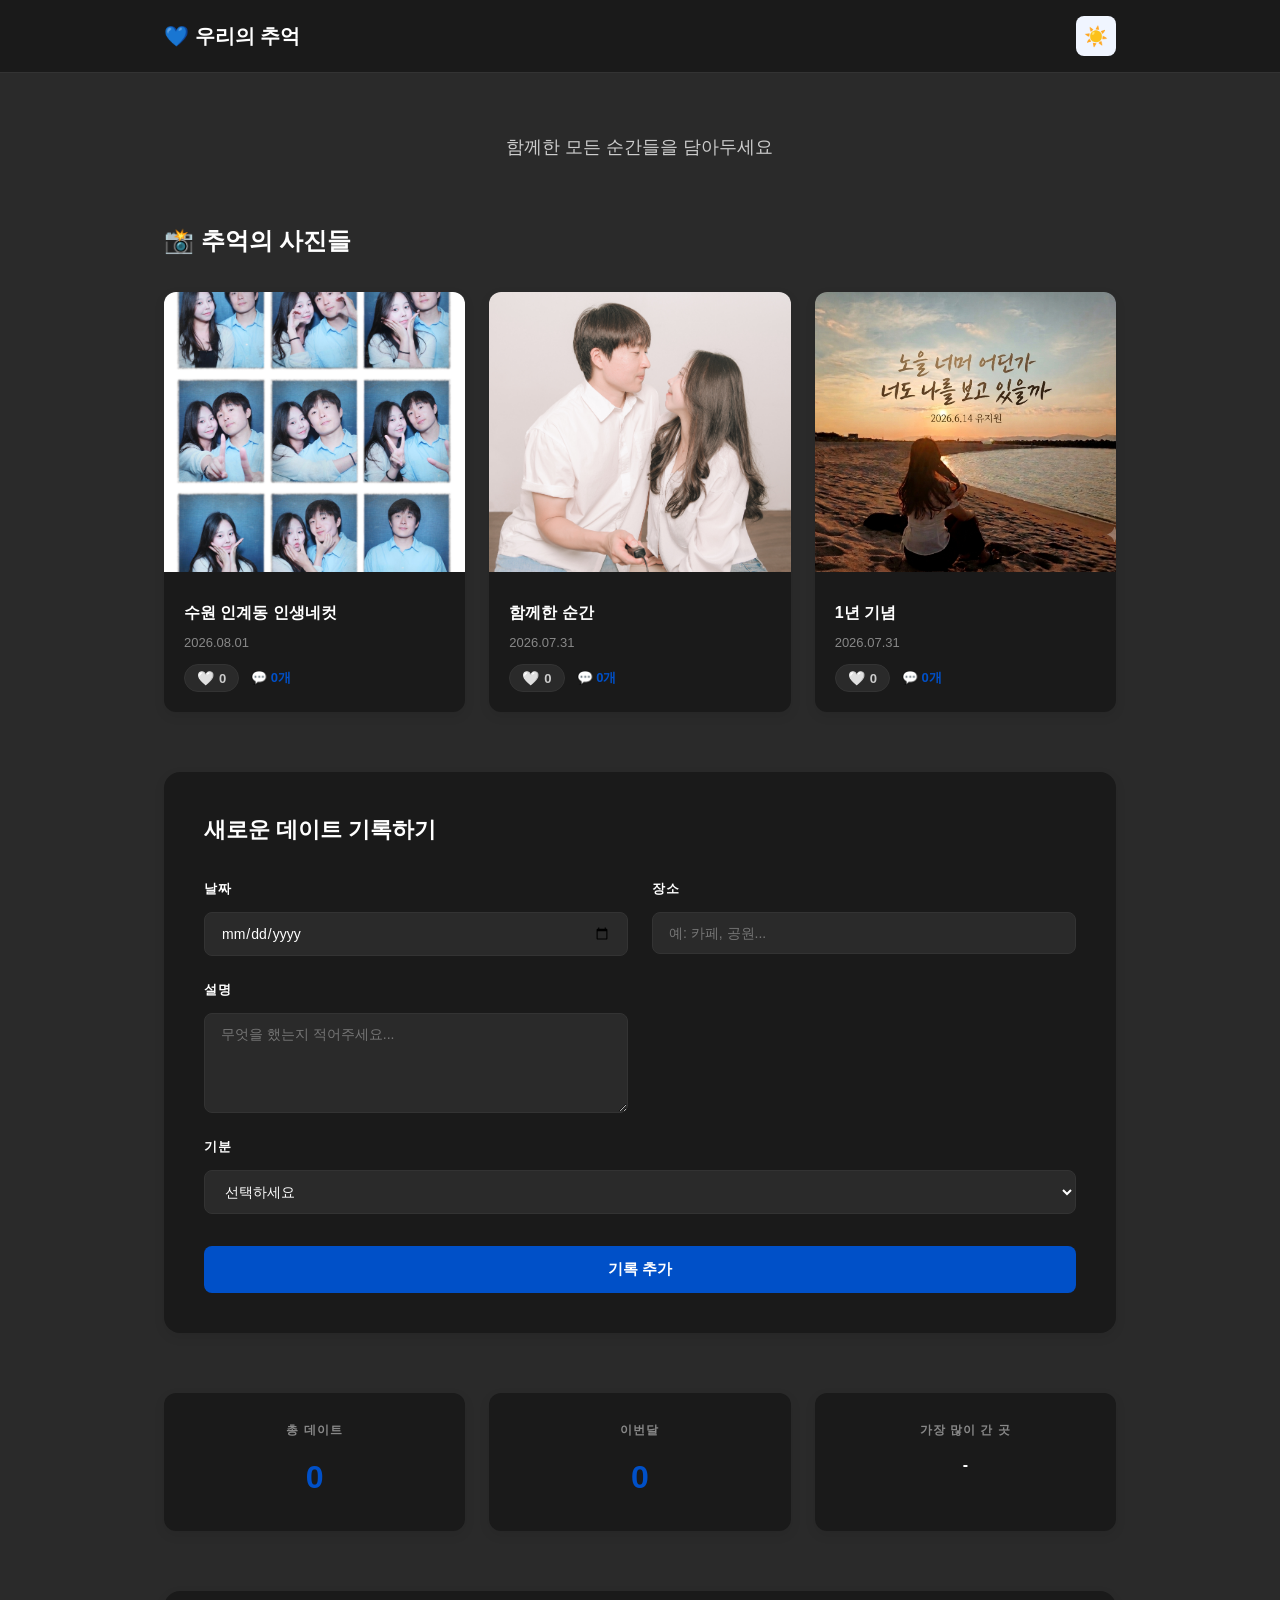
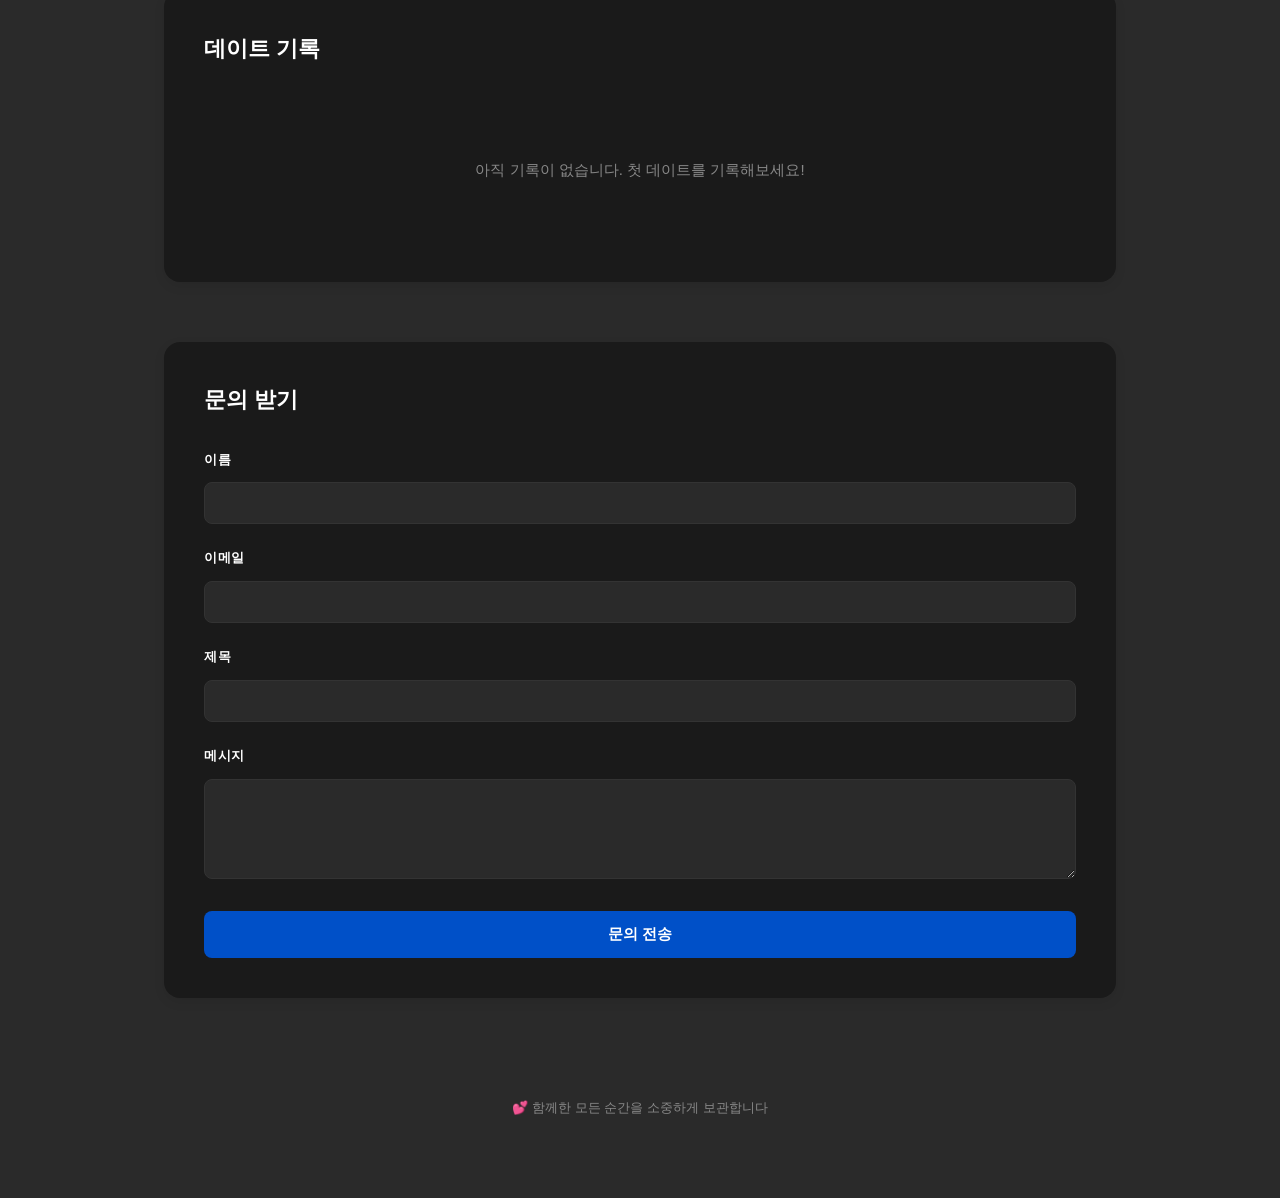
==== index.html @ e84bcc07 "Add like/heart button and comment count on gallery cards" ====
<!DOCTYPE html>
<html lang="ko">
<head>
    <meta charset="UTF-8">
    <meta name="viewport" content="width=device-width, initial-scale=1.0">
    <title>우리의 추억 테스트</title>
    <link rel="stylesheet" href="style.css">
</head>
<body class="dark-mode">
    <nav class="navbar">
        <div class="nav-container">
            <h1 class="logo">💙 우리의 추억</h1>
            <button class="theme-toggle" id="themeToggle" title="다크모드 전환">
                <span class="toggle-icon">🌙</span>
            </button>
        </div>
    </nav>

    <div class="container">
        <header class="hero">
            <p class="subtitle">함께한 모든 순간들을 담아두세요</p>
        </header>

        <section class="gallery-section">
            <h2>📸 추억의 사진들</h2>
            <div class="gallery">
                <div class="gallery-item" data-photo-id="photo-1" data-photo-title="수원 인계동 인생네컷">
                    <img src="KakaoTalk_20260801_223015357.jpg" alt="수원 인계동 인생네컷">
                    <div class="gallery-info">
                        <p class="gallery-title">수원 인계동 인생네컷</p>
                        <p class="gallery-date">2026.08.01</p>
                        <div class="gallery-actions">
                            <button type="button" class="gallery-like-btn" data-photo-id="photo-1">
                                <span class="like-icon">🤍</span>
                                <span class="like-count">0</span>
                            </button>
                            <span class="gallery-comment-count" data-photo-id="photo-1">
                                💬 <span class="comment-count-num">0</span>개
                            </span>
                        </div>
                    </div>
                </div>
                <div class="gallery-item" data-photo-id="photo-2" data-photo-title="함께한 순간">
                    <img src="KakaoTalk_20260731_222509934.jpg" alt="추억의 사진">
                    <div class="gallery-info">
                        <p class="gallery-title">함께한 순간</p>
                        <p class="gallery-date">2026.07.31</p>
                        <div class="gallery-actions">
                            <button type="button" class="gallery-like-btn" data-photo-id="photo-2">
                                <span class="like-icon">🤍</span>
                                <span class="like-count">0</span>
                            </button>
                            <span class="gallery-comment-count" data-photo-id="photo-2">
                                💬 <span class="comment-count-num">0</span>개
                            </span>
                        </div>
                    </div>
                </div>
                <div class="gallery-item" data-photo-id="photo-3" data-photo-title="1년 기념">
                    <img src="KakaoTalk_20260731_173415595_02.png" alt="1년 기념 사진">
                    <div class="gallery-info">
                        <p class="gallery-title">1년 기념</p>
                        <p class="gallery-date">2026.07.31</p>
                        <div class="gallery-actions">
                            <button type="button" class="gallery-like-btn" data-photo-id="photo-3">
                                <span class="like-icon">🤍</span>
                                <span class="like-count">0</span>
                            </button>
                            <span class="gallery-comment-count" data-photo-id="photo-3">
                                💬 <span class="comment-count-num">0</span>개
                            </span>
                        </div>
                    </div>
                </div>
            </div>
        </section>

        <section class="form-section">
            <h2>새로운 데이트 기록하기</h2>
            <form id="dateForm" class="date-form">
                <div class="form-group">
                    <label for="dateInput">날짜</label>
                    <input type="date" id="dateInput" required>
                </div>

                <div class="form-group">
                    <label for="locationInput">장소</label>
                    <input type="text" id="locationInput" placeholder="예: 카페, 공원..." required>
                </div>

                <div class="form-group">
                    <label for="descriptionInput">설명</label>
                    <textarea id="descriptionInput" placeholder="무엇을 했는지 적어주세요..." rows="3"></textarea>
                </div>

                <div class="form-group">
                    <label for="moodInput">기분</label>
                    <select id="moodInput" required>
                        <option value="">선택하세요</option>
                        <option value="😍">😍 행복해</option>
                        <option value="😊">😊 좋아</option>
                        <option value="😌">😌 편해</option>
                        <option value="🎉">🎉 설레</option>
                        <option value="💭">💭 소중해</option>
                    </select>
                </div>

                <button type="submit" class="btn-submit">기록 추가</button>
            </form>
        </section>

        <section class="stats-section">
            <div class="stat-card">
                <h3>총 데이트</h3>
                <p class="stat-number" id="totalDates">0</p>
            </div>
            <div class="stat-card">
                <h3>이번달</h3>
                <p class="stat-number" id="monthDates">0</p>
            </div>
            <div class="stat-card">
                <h3>가장 많이 간 곳</h3>
                <p class="stat-text" id="favoriteLocation">-</p>
            </div>
        </section>

        <section class="records-section">
            <h2>데이트 기록</h2>
            <div id="recordsList" class="records-list">
                <p class="no-records">아직 기록이 없습니다. 첫 데이트를 기록해보세요!</p>
            </div>
        </section>

        <section class="contact-section">
            <h2>문의 받기</h2>
            <form id="contactForm" class="contact-form">
                <div class="form-group">
                    <label for="contactName">이름</label>
                    <input type="text" id="contactName" name="name" required>
                </div>

                <div class="form-group">
                    <label for="contactEmail">이메일</label>
                    <input type="email" id="contactEmail" name="email" required>
                </div>

                <div class="form-group">
                    <label for="contactSubject">제목</label>
                    <input type="text" id="contactSubject" name="subject" required>
                </div>

                <div class="form-group">
                    <label for="contactMessage">메시지</label>
                    <textarea id="contactMessage" name="message" required></textarea>
                </div>

                <button type="submit" class="btn-submit">문의 전송</button>
            </form>
        </section>
    </div>

    <footer class="footer">
        <p>💕 함께한 모든 순간을 소중하게 보관합니다</p>
    </footer>

    <div class="photo-modal" id="photoModal">
        <div class="photo-modal-overlay" id="photoModalOverlay"></div>
        <div class="photo-modal-sheet">
            <div class="photo-modal-handle"></div>
            <button class="photo-modal-close" id="photoModalClose" aria-label="닫기">✕</button>
            <div class="photo-modal-image-wrap">
                <img id="photoModalImage" class="photo-modal-image" src="" alt="">
            </div>
            <div class="photo-modal-comments">
                <h3 id="photoModalTitle">댓글</h3>
                <div id="photoModalCommentsSlot"></div>
            </div>
        </div>
    </div>

    <script type="text/javascript" src="https://cdn.jsdelivr.net/npm/@emailjs/browser@3/dist/email.min.js"></script>
    <script src="script.js"></script>
</body>
</html>
---- style.css ----
:root {
    --primary: #0050c8;
    --primary-light: #f0f5ff;
    --bg-light: #ffffff;
    --bg-secondary: #f8f9fc;
    --text-primary: #1a1a1a;
    --text-secondary: #666;
    --text-tertiary: #999;
    --border: #e5e5e5;
    --shadow: 0 4px 12px rgba(0, 0, 0, 0.08);
    --shadow-hover: 0 8px 20px rgba(0, 0, 0, 0.12);
}

body.dark-mode {
    --bg-light: #1a1a1a;
    --bg-secondary: #2a2a2a;
    --text-primary: #ffffff;
    --text-secondary: #ccc;
    --text-tertiary: #888;
    --border: #333;
}

* {
    margin: 0;
    padding: 0;
    box-sizing: border-box;
}

body {
    font-family: -apple-system, BlinkMacSystemFont, 'Segoe UI', Roboto, 'Helvetica Neue', sans-serif;
    background: var(--bg-secondary);
    color: var(--text-primary);
    transition: background 0.3s ease, color 0.3s ease;
    line-height: 1.6;
}

.navbar {
    background: var(--bg-light);
    border-bottom: 1px solid var(--border);
    position: sticky;
    top: 0;
    z-index: 100;
    transition: background 0.3s ease;
}

.nav-container {
    max-width: 1000px;
    margin: 0 auto;
    padding: 16px 24px;
    display: flex;
    justify-content: space-between;
    align-items: center;
}

.logo {
    font-size: 20px;
    font-weight: 700;
    color: var(--text-primary);
}

.theme-toggle {
    background: var(--primary-light);
    border: none;
    border-radius: 8px;
    width: 40px;
    height: 40px;
    display: flex;
    align-items: center;
    justify-content: center;
    cursor: pointer;
    font-size: 1.2em;
    transition: all 0.3s ease;
    color: var(--primary);
}

.theme-toggle:hover {
    background: var(--primary);
    color: white;
    transform: scale(1.05);
}

.container {
    max-width: 1000px;
    margin: 0 auto;
    padding: 0 24px;
}

.hero {
    padding: 60px 0;
    text-align: center;
}

.subtitle {
    font-size: 18px;
    color: var(--text-secondary);
    font-weight: 400;
}

/* Gallery Section */
.gallery-section {
    margin-bottom: 60px;
}

.gallery-section h2 {
    font-size: 24px;
    font-weight: 700;
    margin-bottom: 32px;
    color: var(--text-primary);
}

.gallery {
    display: grid;
    grid-template-columns: repeat(auto-fit, minmax(280px, 1fr));
    gap: 24px;
}

.gallery-item {
    background: var(--bg-light);
    border-radius: 12px;
    overflow: hidden;
    transition: all 0.3s ease;
    box-shadow: var(--shadow);
    cursor: pointer;
}

.gallery-item:hover {
    transform: translateY(-8px);
    box-shadow: var(--shadow-hover);
}

.gallery-item img {
    width: 100%;
    height: 280px;
    object-fit: cover;
}

.gallery-info {
    padding: 20px;
}

.gallery-title {
    font-size: 16px;
    font-weight: 600;
    color: var(--text-primary);
    margin-bottom: 8px;
}

.gallery-date {
    font-size: 13px;
    color: var(--text-tertiary);
}

.gallery-actions {
    display: flex;
    align-items: center;
    gap: 12px;
    margin-top: 10px;
}

.gallery-like-btn {
    display: flex;
    align-items: center;
    gap: 5px;
    border: 1px solid var(--border);
    background: var(--bg-secondary);
    border-radius: 16px;
    padding: 5px 12px;
    cursor: pointer;
    font-size: 13px;
    font-weight: 600;
    color: var(--text-secondary);
    transition: all 0.2s ease;
}

.gallery-like-btn .like-icon {
    font-size: 14px;
}

.gallery-like-btn:hover {
    border-color: #ff6b6b;
}

.gallery-like-btn.liked {
    background: #fff0f0;
    border-color: #ff6b6b;
    color: #e74c3c;
}

body.dark-mode .gallery-like-btn.liked {
    background: rgba(255, 107, 107, 0.15);
}

.gallery-comment-count {
    font-size: 13px;
    color: var(--primary);
    font-weight: 600;
}

/* Form Section */
.form-section {
    background: var(--bg-light);
    border-radius: 16px;
    padding: 40px;
    margin-bottom: 60px;
    box-shadow: var(--shadow);
}

.form-section h2 {
    font-size: 22px;
    font-weight: 700;
    margin-bottom: 32px;
    color: var(--text-primary);
}

.date-form {
    display: grid;
    grid-template-columns: repeat(2, 1fr);
    gap: 24px;
}

.date-form .form-group:nth-last-child(2),
.date-form .form-group:nth-last-child(1) {
    grid-column: 1 / -1;
}

.form-group {
    display: flex;
    flex-direction: column;
}

.form-group label {
    font-size: 13px;
    font-weight: 600;
    color: var(--text-primary);
    margin-bottom: 12px;
    letter-spacing: 0.5px;
}

.form-group input,
.form-group textarea,
.form-group select {
    padding: 12px 16px;
    border: 1px solid var(--border);
    border-radius: 8px;
    font-size: 14px;
    font-family: inherit;
    background: var(--bg-secondary);
    color: var(--text-primary);
    transition: all 0.3s ease;
}

.form-group input:focus,
.form-group textarea:focus,
.form-group select:focus {
    outline: none;
    border-color: var(--primary);
    background: var(--bg-light);
    box-shadow: 0 0 0 3px var(--primary-light);
}

.form-group textarea {
    resize: vertical;
    min-height: 100px;
}

.btn-submit {
    grid-column: 1 / -1;
    background: var(--primary);
    color: white;
    padding: 14px 24px;
    border: none;
    border-radius: 8px;
    font-weight: 600;
    font-size: 15px;
    cursor: pointer;
    transition: all 0.3s ease;
    margin-top: 8px;
}

.btn-submit:hover {
    background: #0040a0;
    transform: translateY(-2px);
    box-shadow: 0 4px 12px rgba(0, 80, 200, 0.3);
}

.btn-submit:active {
    transform: translateY(0);
}

/* Stats Section */
.stats-section {
    display: grid;
    grid-template-columns: repeat(3, 1fr);
    gap: 24px;
    margin-bottom: 60px;
}

.stat-card {
    background: var(--bg-light);
    padding: 28px;
    border-radius: 12px;
    text-align: center;
    box-shadow: var(--shadow);
    transition: all 0.3s ease;
}

.stat-card:hover {
    transform: translateY(-4px);
    box-shadow: var(--shadow-hover);
}

.stat-card h3 {
    font-size: 12px;
    font-weight: 600;
    color: var(--text-tertiary);
    text-transform: uppercase;
    letter-spacing: 1px;
    margin-bottom: 12px;
}

.stat-number {
    font-size: 32px;
    font-weight: 700;
    color: var(--primary);
}

.stat-text {
    font-size: 16px;
    font-weight: 600;
    color: var(--text-primary);
}

/* Records Section */
.records-section {
    background: var(--bg-light);
    border-radius: 16px;
    padding: 40px;
    margin-bottom: 60px;
    box-shadow: var(--shadow);
}

.records-section h2 {
    font-size: 22px;
    font-weight: 700;
    margin-bottom: 32px;
    color: var(--text-primary);
}

.records-list {
    display: flex;
    flex-direction: column;
    gap: 16px;
}

.no-records {
    text-align: center;
    padding: 60px 20px;
    color: var(--text-tertiary);
    font-size: 15px;
}

.record-item {
    background: var(--bg-secondary);
    border-left: 3px solid var(--primary);
    padding: 20px;
    border-radius: 8px;
    display: flex;
    justify-content: space-between;
    align-items: flex-start;
    transition: all 0.3s ease;
}

.record-item:hover {
    background: var(--bg-light);
    box-shadow: 0 2px 8px rgba(0, 0, 0, 0.06);
}

.record-info {
    flex: 1;
}

.record-date {
    font-weight: 600;
    color: var(--text-primary);
    font-size: 14px;
    margin-bottom: 4px;
}

.record-location {
    color: var(--text-secondary);
    font-size: 13px;
    margin-bottom: 8px;
}

.record-description {
    color: var(--text-secondary);
    font-size: 13px;
    line-height: 1.5;
}

.record-actions {
    display: flex;
    gap: 12px;
    align-items: flex-start;
}

.record-mood {
    font-size: 1.3em;
}

.record-delete {
    background: #ff6b6b;
    color: white;
    border: none;
    padding: 6px 12px;
    border-radius: 6px;
    cursor: pointer;
    font-size: 12px;
    font-weight: 600;
    transition: all 0.3s ease;
}

.record-delete:hover {
    background: #ff5252;
    transform: scale(1.05);
}

/* Photo Comment Modal */
.photo-modal {
    display: none;
    position: fixed;
    inset: 0;
    z-index: 1000;
}

.photo-modal.active {
    display: block;
}

.photo-modal-overlay {
    position: absolute;
    inset: 0;
    background: rgba(0, 0, 0, 0.6);
    animation: fadeIn 0.2s ease;
}

.photo-modal-sheet {
    position: absolute;
    left: 0;
    right: 0;
    bottom: 0;
    max-width: 700px;
    margin: 0 auto;
    height: 96vh;
    background: var(--bg-light);
    border-radius: 20px 20px 0 0;
    overflow-y: auto;
    -webkit-overflow-scrolling: touch;
    animation: slideUp 0.25s ease;
}

.photo-modal-handle {
    width: 40px;
    height: 4px;
    border-radius: 2px;
    background: var(--text-tertiary);
    opacity: 0.4;
    margin: 12px auto 4px;
}

.photo-modal-close {
    position: absolute;
    top: 12px;
    right: 12px;
    width: 32px;
    height: 32px;
    border-radius: 50%;
    border: none;
    background: rgba(0, 0, 0, 0.45);
    color: white;
    font-size: 14px;
    cursor: pointer;
    display: flex;
    align-items: center;
    justify-content: center;
    z-index: 2;
}

.photo-modal-image-wrap {
    background: #000;
    max-height: 28vh;
    display: flex;
    align-items: center;
    justify-content: center;
}

.photo-modal-image {
    width: 100%;
    max-height: 28vh;
    object-fit: contain;
}

.photo-modal-comments {
    padding: 20px 20px 24px;
}

.photo-modal-comments h3 {
    font-size: 16px;
    font-weight: 700;
    color: var(--text-primary);
    margin-bottom: 16px;
}

.comment-list {
    display: flex;
    flex-direction: column;
    gap: 18px;
    margin-bottom: 20px;
    min-height: 60px;
}

.comment-loading,
.no-comments {
    text-align: center;
    color: var(--text-tertiary);
    font-size: 14px;
    padding: 24px 0;
}

.comment-item {
    display: flex;
    gap: 12px;
    align-items: flex-start;
}

.comment-avatar-circle {
    flex-shrink: 0;
    width: 38px;
    height: 38px;
    border-radius: 50%;
    display: flex;
    align-items: center;
    justify-content: center;
    color: white;
    font-weight: 700;
    font-size: 15px;
}

.comment-body {
    flex: 1;
    min-width: 0;
}

.comment-meta {
    display: flex;
    align-items: baseline;
    gap: 8px;
    margin-bottom: 4px;
}

.comment-name {
    font-weight: 700;
    font-size: 14px;
    color: var(--text-primary);
}

.comment-date {
    font-size: 12px;
    color: var(--text-tertiary);
}

.comment-delete-btn {
    margin-left: auto;
    background: none;
    border: none;
    font-size: 12px;
    color: #ff6b6b;
    cursor: pointer;
    padding: 2px 4px;
}

.comment-delete-btn:hover {
    text-decoration: underline;
}

.comment-text {
    font-size: 14.5px;
    color: var(--text-primary);
    line-height: 1.5;
    word-break: break-word;
}

.comment-form {
    display: flex;
    flex-direction: column;
    gap: 10px;
    border-top: 1px solid var(--border);
    padding-top: 16px;
}

.comment-name-input {
    padding: 10px 14px;
    border: 1px solid var(--border);
    border-radius: 20px;
    font-size: 14px;
    background: var(--bg-secondary);
    color: var(--text-primary);
    width: 140px;
}

.comment-input-row {
    display: flex;
    gap: 8px;
}

.comment-message-input {
    flex: 1;
    padding: 12px 16px;
    border: 1px solid var(--border);
    border-radius: 24px;
    font-size: 15px;
    background: var(--bg-secondary);
    color: var(--text-primary);
}

.comment-name-input:focus,
.comment-message-input:focus {
    outline: none;
    border-color: var(--primary);
}

.comment-send-btn {
    padding: 0 20px;
    border: none;
    border-radius: 24px;
    background: var(--primary);
    color: white;
    font-weight: 700;
    font-size: 14px;
    cursor: pointer;
    transition: opacity 0.2s;
}

.comment-send-btn:hover {
    opacity: 0.9;
}

.comment-send-btn:disabled {
    opacity: 0.5;
    cursor: not-allowed;
}

.comment-emoji-btn {
    flex-shrink: 0;
    width: 40px;
    height: 40px;
    border-radius: 50%;
    border: 1px solid var(--border);
    background: var(--bg-secondary);
    font-size: 18px;
    cursor: pointer;
    display: flex;
    align-items: center;
    justify-content: center;
}

.comment-emoji-btn:hover {
    background: var(--bg-light);
}

.emoji-picker {
    display: none;
    flex-wrap: wrap;
    gap: 4px;
    margin-top: 8px;
    padding: 10px;
    border: 1px solid var(--border);
    border-radius: 12px;
    background: var(--bg-secondary);
}

.emoji-picker.active {
    display: flex;
}

.emoji-option {
    width: 36px;
    height: 36px;
    border: none;
    background: none;
    font-size: 20px;
    cursor: pointer;
    border-radius: 8px;
}

.emoji-option:hover {
    background: var(--bg-light);
}

@keyframes fadeIn {
    from { opacity: 0; }
    to { opacity: 1; }
}

@keyframes slideUp {
    from { transform: translateY(100%); }
    to { transform: translateY(0); }
}

.contact-section {
    background: var(--bg-light);
    border-radius: 16px;
    padding: 40px;
    margin-bottom: 60px;
    box-shadow: var(--shadow);
    transition: background 0.3s ease;
}

.contact-section h2 {
    font-size: 22px;
    font-weight: 700;
    margin-bottom: 32px;
    color: var(--text-primary);
    transition: color 0.3s ease;
}

.contact-form {
    display: grid;
    grid-template-columns: 1fr;
    gap: 24px;
}

.footer {
    text-align: center;
    padding: 40px 20px;
    color: var(--text-tertiary);
    font-size: 13px;
    margin-bottom: 40px;
}

/* Responsive */
@media (max-width: 768px) {
    .container {
        padding: 0 16px;
    }

    .hero {
        padding: 40px 0;
    }

    .subtitle {
        font-size: 16px;
    }

    .gallery {
        grid-template-columns: 1fr;
    }

    .date-form {
        grid-template-columns: 1fr;
    }

    .date-form .form-group:nth-last-child(2),
    .date-form .form-group:nth-last-child(1) {
        grid-column: auto;
    }

    .stats-section {
        grid-template-columns: 1fr;
    }

    .form-section,
    .records-section {
        padding: 24px;
        border-radius: 12px;
    }

    .form-section h2,
    .records-section h2 {
        font-size: 18px;
        margin-bottom: 24px;
    }

    .record-item {
        flex-direction: column;
    }

    .record-actions {
        margin-top: 12px;
        width: 100%;
        justify-content: space-between;
    }
}
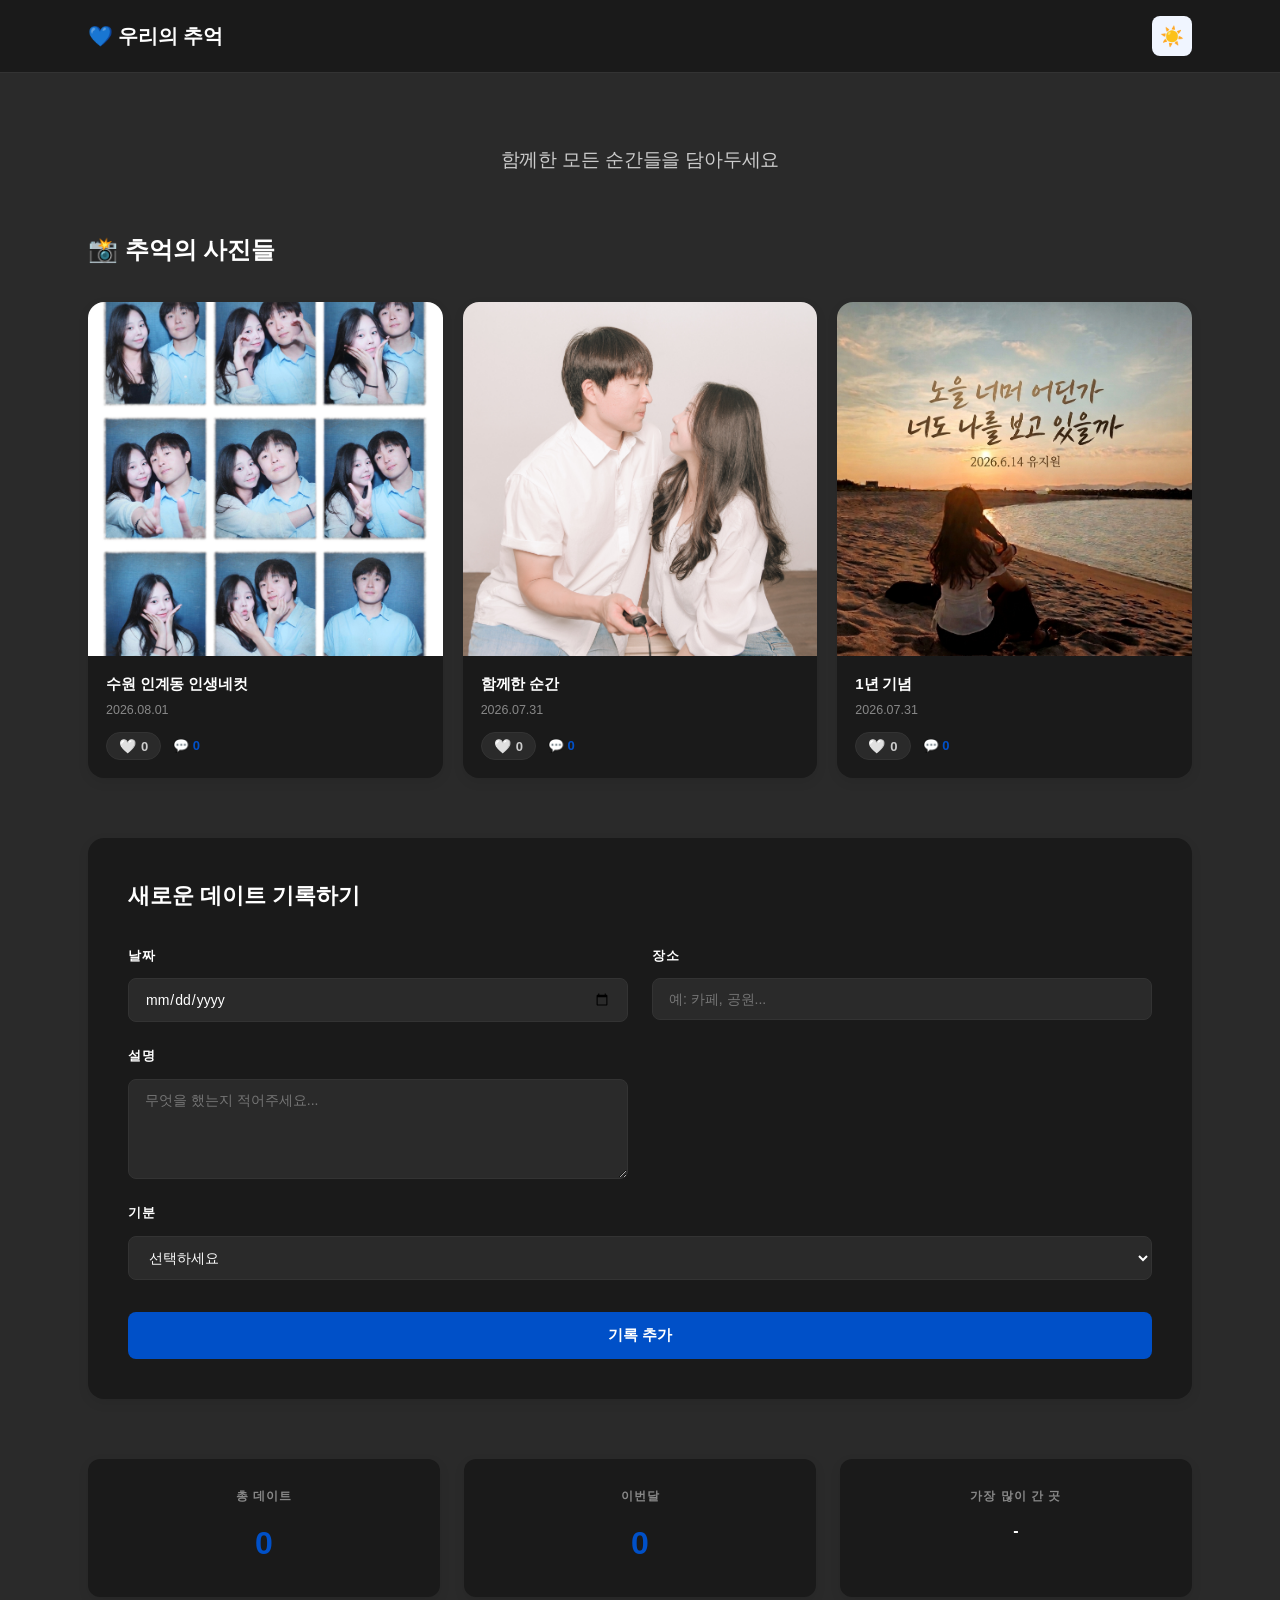
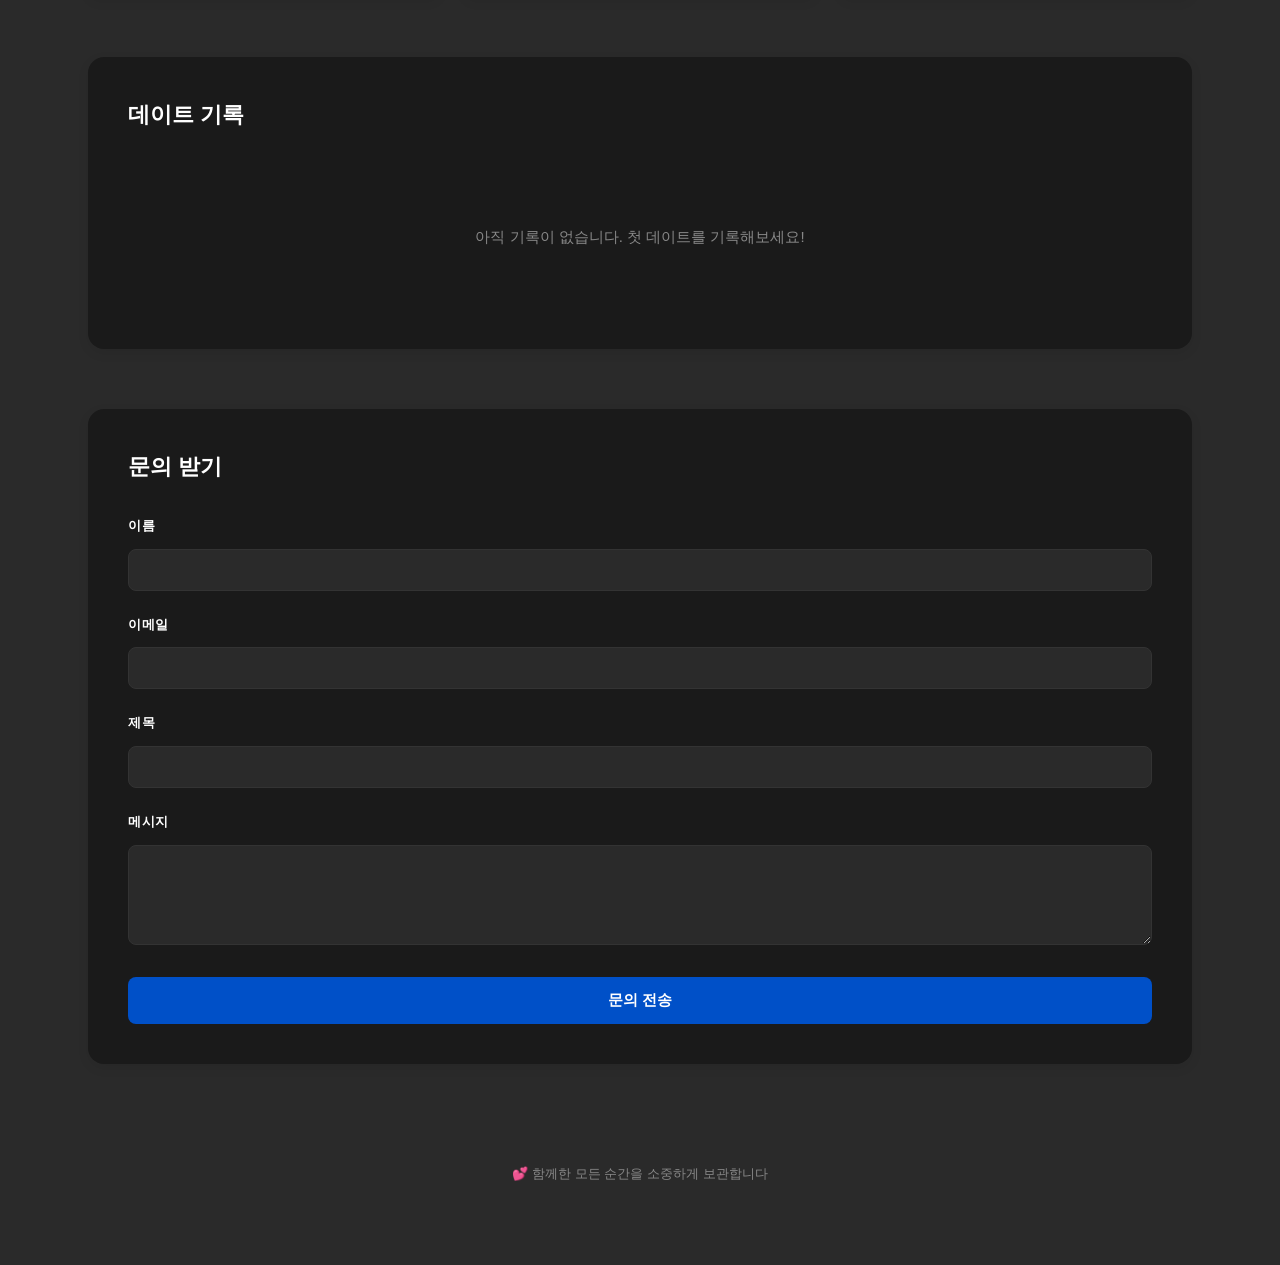
==== commit 429b6e5b: "Add splash intro animation, widen layout, Instagram-style square gallery grid" ====
--- a/index.html
+++ b/index.html
@@ -7,6 +7,11 @@
     <link rel="stylesheet" href="style.css">
 </head>
 <body class="dark-mode">
+    <div class="splash-screen" id="splashScreen">
+        <div class="splash-logo">💙</div>
+        <p class="splash-title">우리의 추억</p>
+    </div>
+
     <nav class="navbar">
         <div class="nav-container">
             <h1 class="logo">💙 우리의 추억</h1>
@@ -25,49 +30,64 @@
             <h2>📸 추억의 사진들</h2>
             <div class="gallery">
                 <div class="gallery-item" data-photo-id="photo-1" data-photo-title="수원 인계동 인생네컷">
-                    <img src="KakaoTalk_20260801_223015357.jpg" alt="수원 인계동 인생네컷">
+                    <div class="gallery-photo-wrap">
+                        <img src="KakaoTalk_20260801_223015357.jpg" alt="수원 인계동 인생네컷">
+                        <div class="gallery-hover-veil"></div>
+                    </div>
                     <div class="gallery-info">
-                        <p class="gallery-title">수원 인계동 인생네컷</p>
-                        <p class="gallery-date">2026.08.01</p>
+                        <div class="gallery-info-text">
+                            <p class="gallery-title">수원 인계동 인생네컷</p>
+                            <p class="gallery-date">2026.08.01</p>
+                        </div>
                         <div class="gallery-actions">
                             <button type="button" class="gallery-like-btn" data-photo-id="photo-1">
                                 <span class="like-icon">🤍</span>
                                 <span class="like-count">0</span>
                             </button>
                             <span class="gallery-comment-count" data-photo-id="photo-1">
-                                💬 <span class="comment-count-num">0</span>개
+                                💬 <span class="comment-count-num">0</span>
                             </span>
                         </div>
                     </div>
                 </div>
                 <div class="gallery-item" data-photo-id="photo-2" data-photo-title="함께한 순간">
-                    <img src="KakaoTalk_20260731_222509934.jpg" alt="추억의 사진">
+                    <div class="gallery-photo-wrap">
+                        <img src="KakaoTalk_20260731_222509934.jpg" alt="추억의 사진">
+                        <div class="gallery-hover-veil"></div>
+                    </div>
                     <div class="gallery-info">
-                        <p class="gallery-title">함께한 순간</p>
-                        <p class="gallery-date">2026.07.31</p>
+                        <div class="gallery-info-text">
+                            <p class="gallery-title">함께한 순간</p>
+                            <p class="gallery-date">2026.07.31</p>
+                        </div>
                         <div class="gallery-actions">
                             <button type="button" class="gallery-like-btn" data-photo-id="photo-2">
                                 <span class="like-icon">🤍</span>
                                 <span class="like-count">0</span>
                             </button>
                             <span class="gallery-comment-count" data-photo-id="photo-2">
-                                💬 <span class="comment-count-num">0</span>개
+                                💬 <span class="comment-count-num">0</span>
                             </span>
                         </div>
                     </div>
                 </div>
                 <div class="gallery-item" data-photo-id="photo-3" data-photo-title="1년 기념">
-                    <img src="KakaoTalk_20260731_173415595_02.png" alt="1년 기념 사진">
+                    <div class="gallery-photo-wrap">
+                        <img src="KakaoTalk_20260731_173415595_02.png" alt="1년 기념 사진">
+                        <div class="gallery-hover-veil"></div>
+                    </div>
                     <div class="gallery-info">
-                        <p class="gallery-title">1년 기념</p>
-                        <p class="gallery-date">2026.07.31</p>
+                        <div class="gallery-info-text">
+                            <p class="gallery-title">1년 기념</p>
+                            <p class="gallery-date">2026.07.31</p>
+                        </div>
                         <div class="gallery-actions">
                             <button type="button" class="gallery-like-btn" data-photo-id="photo-3">
                                 <span class="like-icon">🤍</span>
                                 <span class="like-count">0</span>
                             </button>
                             <span class="gallery-comment-count" data-photo-id="photo-3">
-                                💬 <span class="comment-count-num">0</span>개
+                                💬 <span class="comment-count-num">0</span>
                             </span>
                         </div>
                     </div>
--- a/style.css
+++ b/style.css
@@ -34,6 +34,53 @@
     line-height: 1.6;
 }
 
+.splash-screen {
+    position: fixed;
+    inset: 0;
+    z-index: 9999;
+    display: flex;
+    flex-direction: column;
+    align-items: center;
+    justify-content: center;
+    gap: 14px;
+    background: var(--bg-light);
+    transition: opacity 0.5s ease, visibility 0.5s ease;
+}
+
+.splash-screen.hidden {
+    opacity: 0;
+    visibility: hidden;
+    pointer-events: none;
+}
+
+.splash-logo {
+    font-size: 44px;
+    animation: splashPulse 1.1s ease-in-out infinite;
+}
+
+.splash-title {
+    font-size: 15px;
+    font-weight: 700;
+    letter-spacing: 0.06em;
+    color: var(--text-secondary);
+    opacity: 0;
+    animation: splashTextIn 0.6s ease 0.3s forwards;
+}
+
+@keyframes splashPulse {
+    0%, 100% { transform: scale(1); }
+    50% { transform: scale(1.12); }
+}
+
+@keyframes splashTextIn {
+    from { opacity: 0; transform: translateY(6px); }
+    to { opacity: 1; transform: translateY(0); }
+}
+
+body.no-scroll {
+    overflow: hidden;
+}
+
 .navbar {
     background: var(--bg-light);
     border-bottom: 1px solid var(--border);
@@ -44,9 +91,9 @@
 }
 
 .nav-container {
-    max-width: 1000px;
+    max-width: 1160px;
     margin: 0 auto;
-    padding: 16px 24px;
+    padding: 16px 28px;
     display: flex;
     justify-content: space-between;
     align-items: center;
@@ -55,6 +102,7 @@
 .logo {
     font-size: 20px;
     font-weight: 700;
+    letter-spacing: -0.01em;
     color: var(--text-primary);
 }
 
@@ -80,20 +128,21 @@
 }
 
 .container {
-    max-width: 1000px;
+    max-width: 1160px;
     margin: 0 auto;
-    padding: 0 24px;
+    padding: 0 28px;
 }
 
 .hero {
-    padding: 60px 0;
+    padding: 72px 0 56px;
     text-align: center;
 }
 
 .subtitle {
-    font-size: 18px;
+    font-size: 19px;
     color: var(--text-secondary);
     font-weight: 400;
+    letter-spacing: -0.01em;
 }
 
 /* Gallery Section */
@@ -110,43 +159,73 @@
 
 .gallery {
     display: grid;
-    grid-template-columns: repeat(auto-fit, minmax(280px, 1fr));
-    gap: 24px;
+    grid-template-columns: repeat(auto-fit, minmax(240px, 1fr));
+    gap: 20px;
 }
 
 .gallery-item {
     background: var(--bg-light);
-    border-radius: 12px;
+    border-radius: 16px;
     overflow: hidden;
-    transition: all 0.3s ease;
+    transition: transform 0.35s cubic-bezier(0.16, 1, 0.3, 1), box-shadow 0.35s ease;
     box-shadow: var(--shadow);
     cursor: pointer;
 }
 
 .gallery-item:hover {
-    transform: translateY(-8px);
+    transform: translateY(-6px);
     box-shadow: var(--shadow-hover);
 }
 
-.gallery-item img {
+.gallery-photo-wrap {
+    position: relative;
+    aspect-ratio: 1 / 1;
+    overflow: hidden;
+    background: #000;
+}
+
+.gallery-photo-wrap img {
     width: 100%;
-    height: 280px;
+    height: 100%;
     object-fit: cover;
+    display: block;
+    transition: transform 0.6s cubic-bezier(0.16, 1, 0.3, 1);
+}
+
+.gallery-item:hover .gallery-photo-wrap img {
+    transform: scale(1.06);
+}
+
+.gallery-hover-veil {
+    position: absolute;
+    inset: 0;
+    background: linear-gradient(to top, rgba(0, 0, 0, 0.35), transparent 45%);
+    opacity: 0;
+    transition: opacity 0.35s ease;
+}
+
+.gallery-item:hover .gallery-hover-veil {
+    opacity: 1;
 }
 
 .gallery-info {
-    padding: 20px;
+    padding: 16px 18px 18px;
+}
+
+.gallery-info-text {
+    margin-bottom: 12px;
 }
 
 .gallery-title {
-    font-size: 16px;
+    font-size: 15px;
     font-weight: 600;
-    color: var(--text-primary);
-    margin-bottom: 8px;
+    letter-spacing: -0.01em;
+    color: var(--text-primary);
+    margin-bottom: 4px;
 }
 
 .gallery-date {
-    font-size: 13px;
+    font-size: 12.5px;
     color: var(--text-tertiary);
 }
 
@@ -154,7 +233,6 @@
     display: flex;
     align-items: center;
     gap: 12px;
-    margin-top: 10px;
 }
 
 .gallery-like-btn {
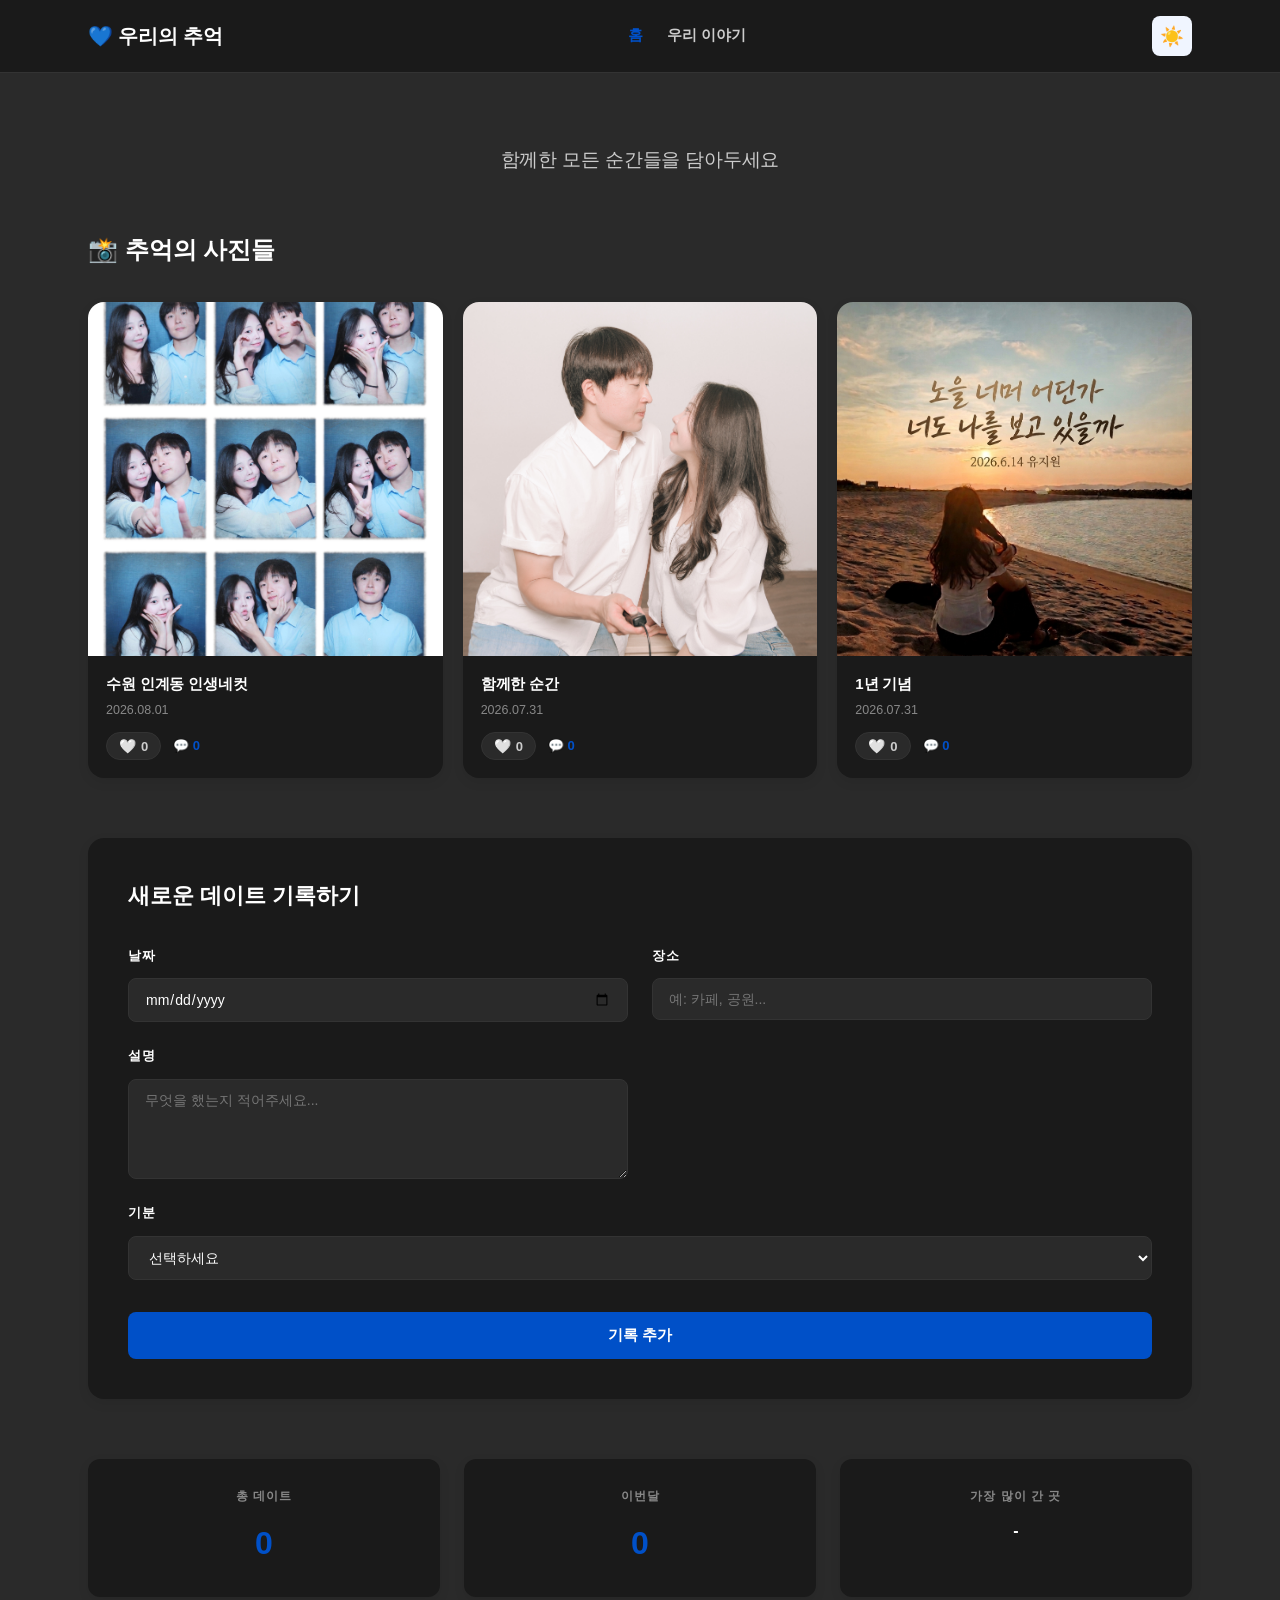
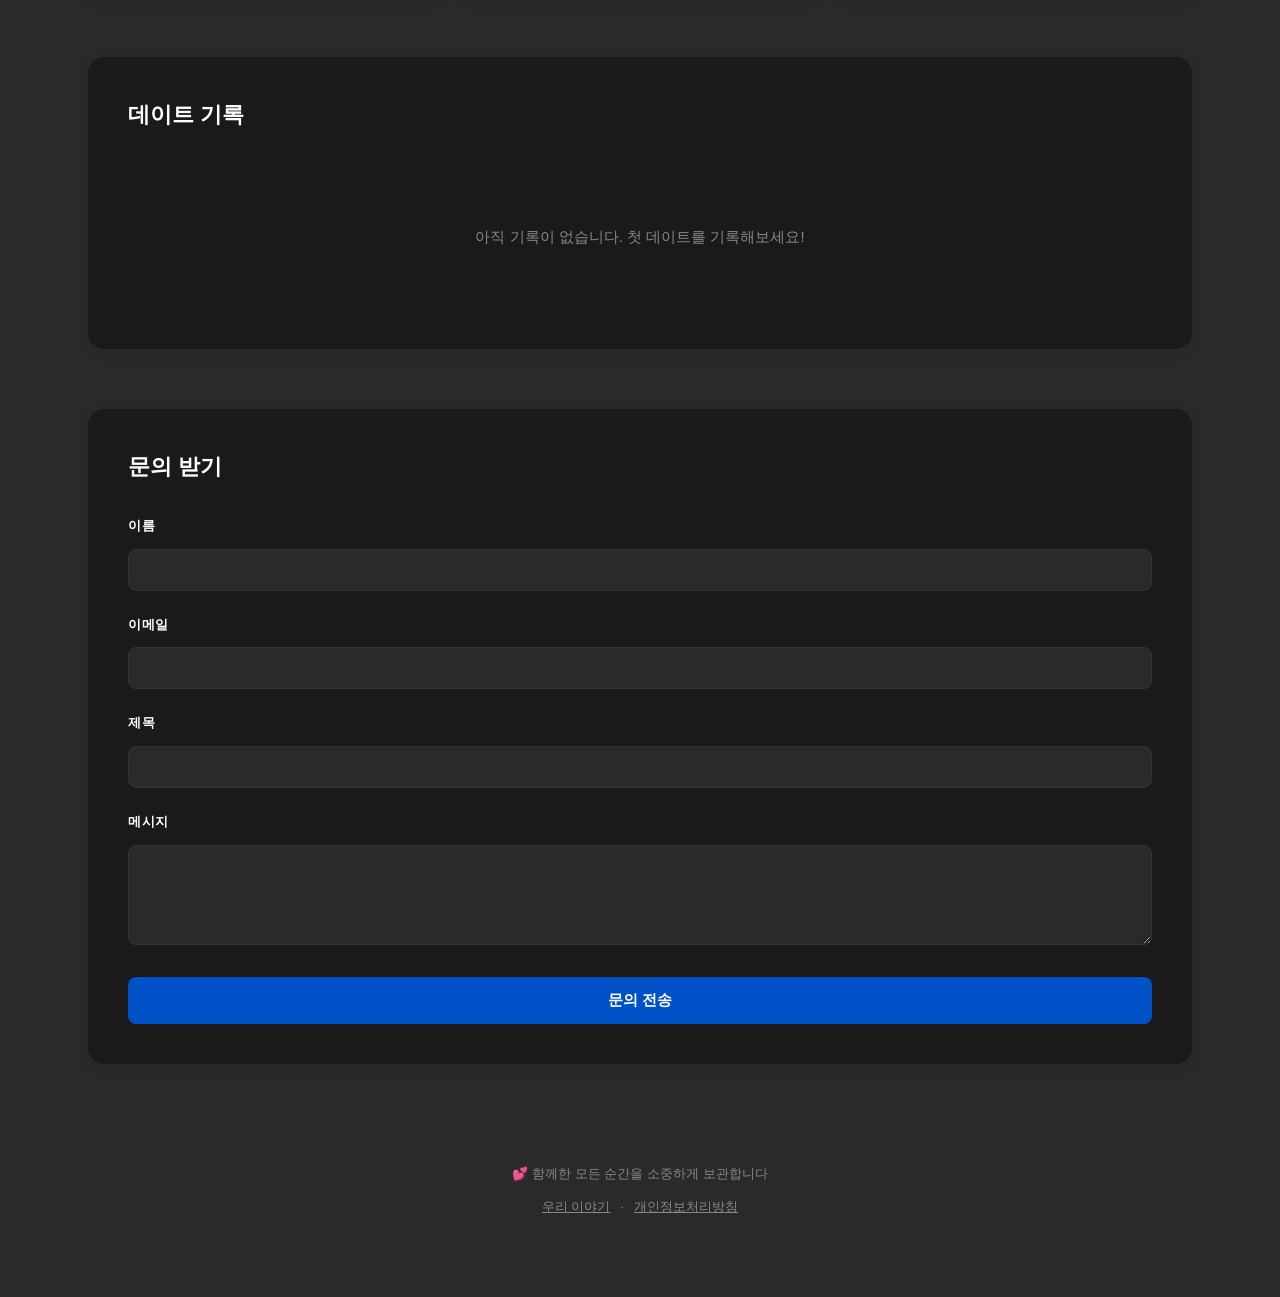
==== commit a3b968f6: "Add About/Story and Privacy Policy pages for AdSense compliance, fix test naming" ====
--- a/index.html
+++ b/index.html
@@ -3,8 +3,12 @@
 <head>
     <meta charset="UTF-8">
     <meta name="viewport" content="width=device-width, initial-scale=1.0">
-    <title>우리의 추억 테스트</title>
+    <title>우리의 추억 — 우리 둘만의 기록</title>
+    <meta name="description" content="함께한 데이트와 순간들을 사진, 기록, 이야기로 남겨두는 우리 둘만의 공간입니다.">
     <link rel="stylesheet" href="style.css">
+    <meta name="google-adsense-account" content="ca-pub-6105967501455663">
+    <script async src="https://pagead2.googlesyndication.com/pagead/js/adsbygoogle.js?client=ca-pub-6105967501455663"
+     crossorigin="anonymous"></script>
 </head>
 <body class="dark-mode">
     <div class="splash-screen" id="splashScreen">
@@ -15,6 +19,10 @@
     <nav class="navbar">
         <div class="nav-container">
             <h1 class="logo">💙 우리의 추억</h1>
+            <div class="nav-links">
+                <a href="index.html" class="active">홈</a>
+                <a href="about.html">우리 이야기</a>
+            </div>
             <button class="theme-toggle" id="themeToggle" title="다크모드 전환">
                 <span class="toggle-icon">🌙</span>
             </button>
@@ -181,6 +189,11 @@
 
     <footer class="footer">
         <p>💕 함께한 모든 순간을 소중하게 보관합니다</p>
+        <div class="footer-links">
+            <a href="about.html">우리 이야기</a>
+            <span>·</span>
+            <a href="privacy.html">개인정보처리방침</a>
+        </div>
     </footer>
 
     <div class="photo-modal" id="photoModal">
--- a/style.css
+++ b/style.css
@@ -104,6 +104,24 @@
     font-weight: 700;
     letter-spacing: -0.01em;
     color: var(--text-primary);
+}
+
+.nav-links {
+    display: flex;
+    gap: 24px;
+}
+
+.nav-links a {
+    font-size: 14.5px;
+    font-weight: 600;
+    color: var(--text-secondary);
+    text-decoration: none;
+    transition: color 0.2s ease;
+}
+
+.nav-links a:hover,
+.nav-links a.active {
+    color: var(--primary);
 }
 
 .theme-toggle {
@@ -816,8 +834,91 @@
     margin-bottom: 40px;
 }
 
+.footer-links {
+    margin-top: 12px;
+    display: flex;
+    justify-content: center;
+    gap: 10px;
+    font-size: 12.5px;
+}
+
+.footer-links a {
+    color: var(--text-tertiary);
+    text-decoration: underline;
+}
+
+.footer-links a:hover {
+    color: var(--primary);
+}
+
+/* Story / Policy pages */
+.story-section {
+    background: var(--bg-light);
+    border-radius: 16px;
+    padding: 40px;
+    margin-bottom: 32px;
+    box-shadow: var(--shadow);
+}
+
+.story-section h2 {
+    font-size: 20px;
+    font-weight: 700;
+    color: var(--text-primary);
+    margin-bottom: 14px;
+}
+
+.story-section h2:not(:first-child) {
+    margin-top: 28px;
+}
+
+.story-section p {
+    font-size: 15px;
+    color: var(--text-secondary);
+    line-height: 1.75;
+    margin-bottom: 14px;
+}
+
+.story-section p:last-child {
+    margin-bottom: 0;
+}
+
+.policy-updated {
+    font-size: 13px;
+    color: var(--text-tertiary);
+    margin-bottom: 24px;
+}
+
+.policy-list {
+    margin: 0 0 14px;
+    padding-left: 20px;
+    color: var(--text-secondary);
+    font-size: 15px;
+    line-height: 1.8;
+}
+
+.policy-list li {
+    margin-bottom: 6px;
+}
+
+.story-section a {
+    color: var(--primary);
+}
+
 /* Responsive */
 @media (max-width: 768px) {
+    .nav-links {
+        gap: 14px;
+    }
+
+    .nav-links a {
+        font-size: 13px;
+    }
+
+    .story-section {
+        padding: 24px;
+        border-radius: 12px;
+    }
+
     .container {
         padding: 0 16px;
     }
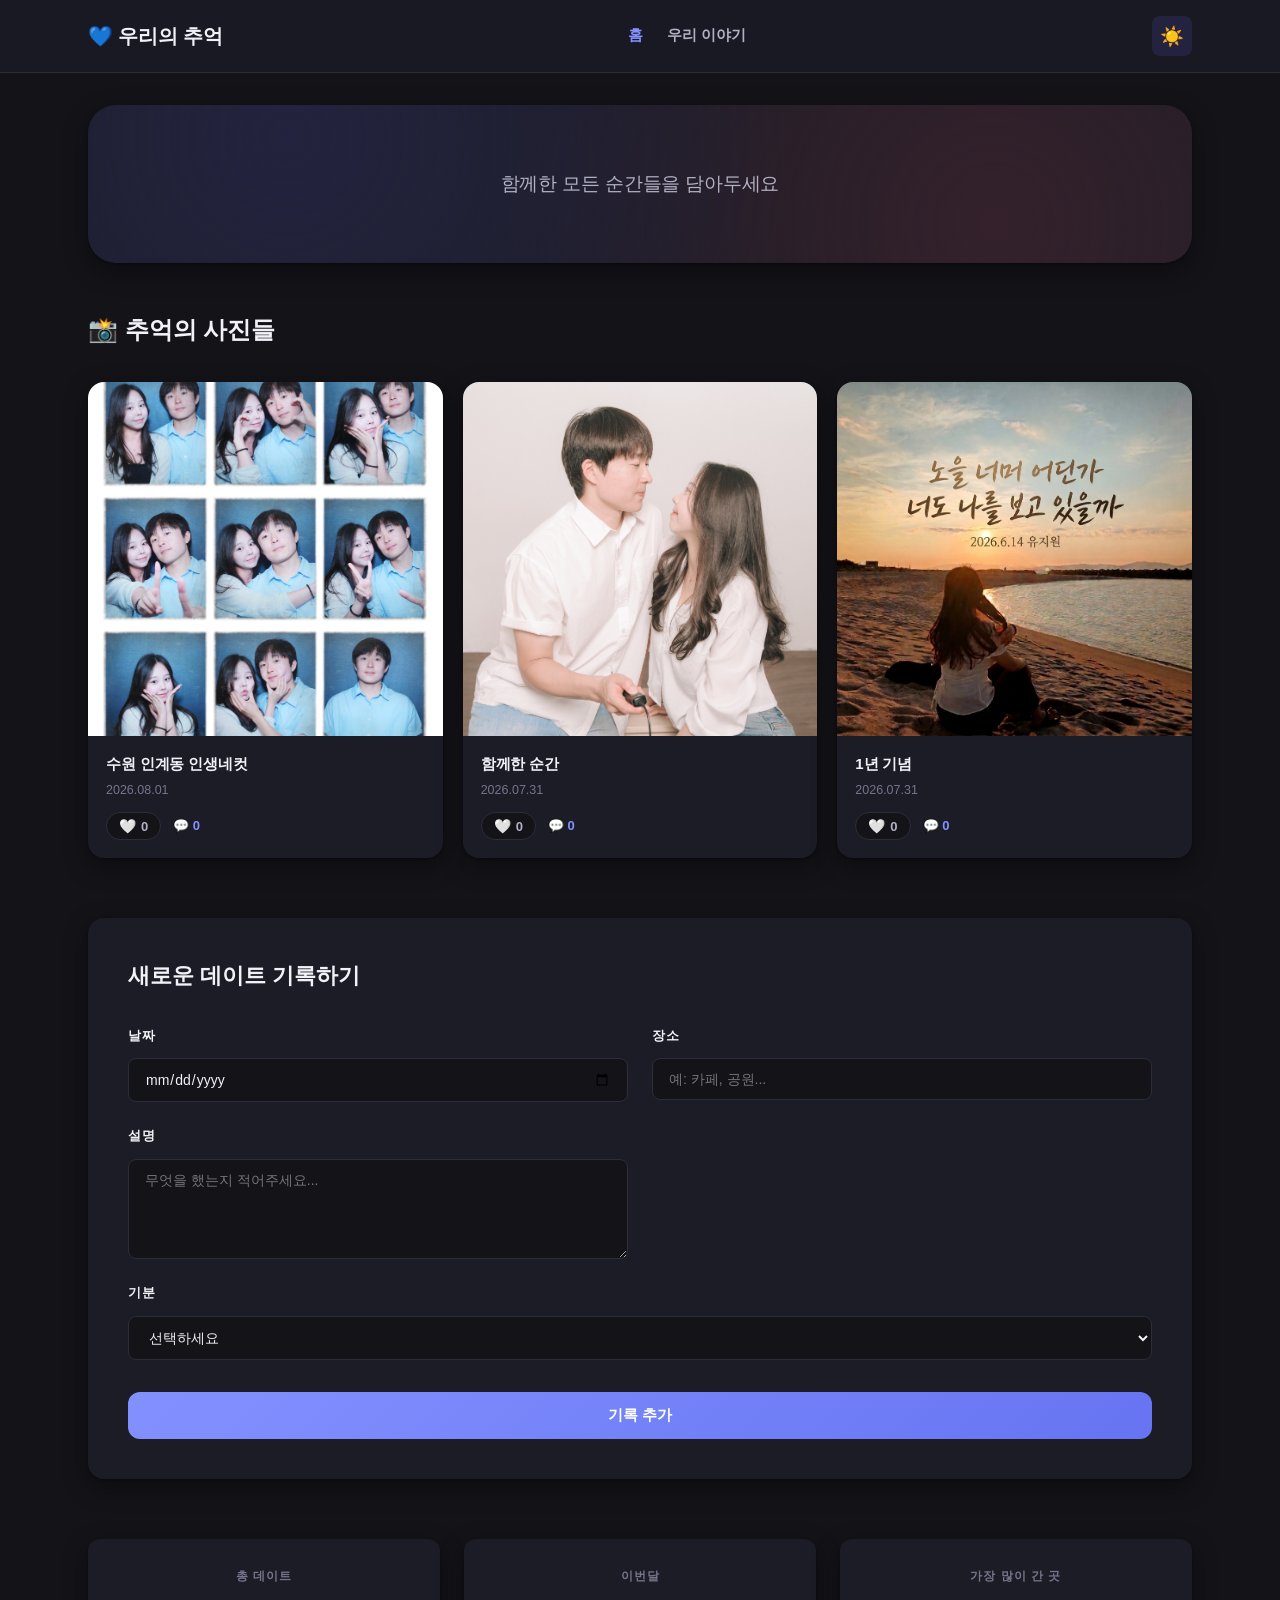
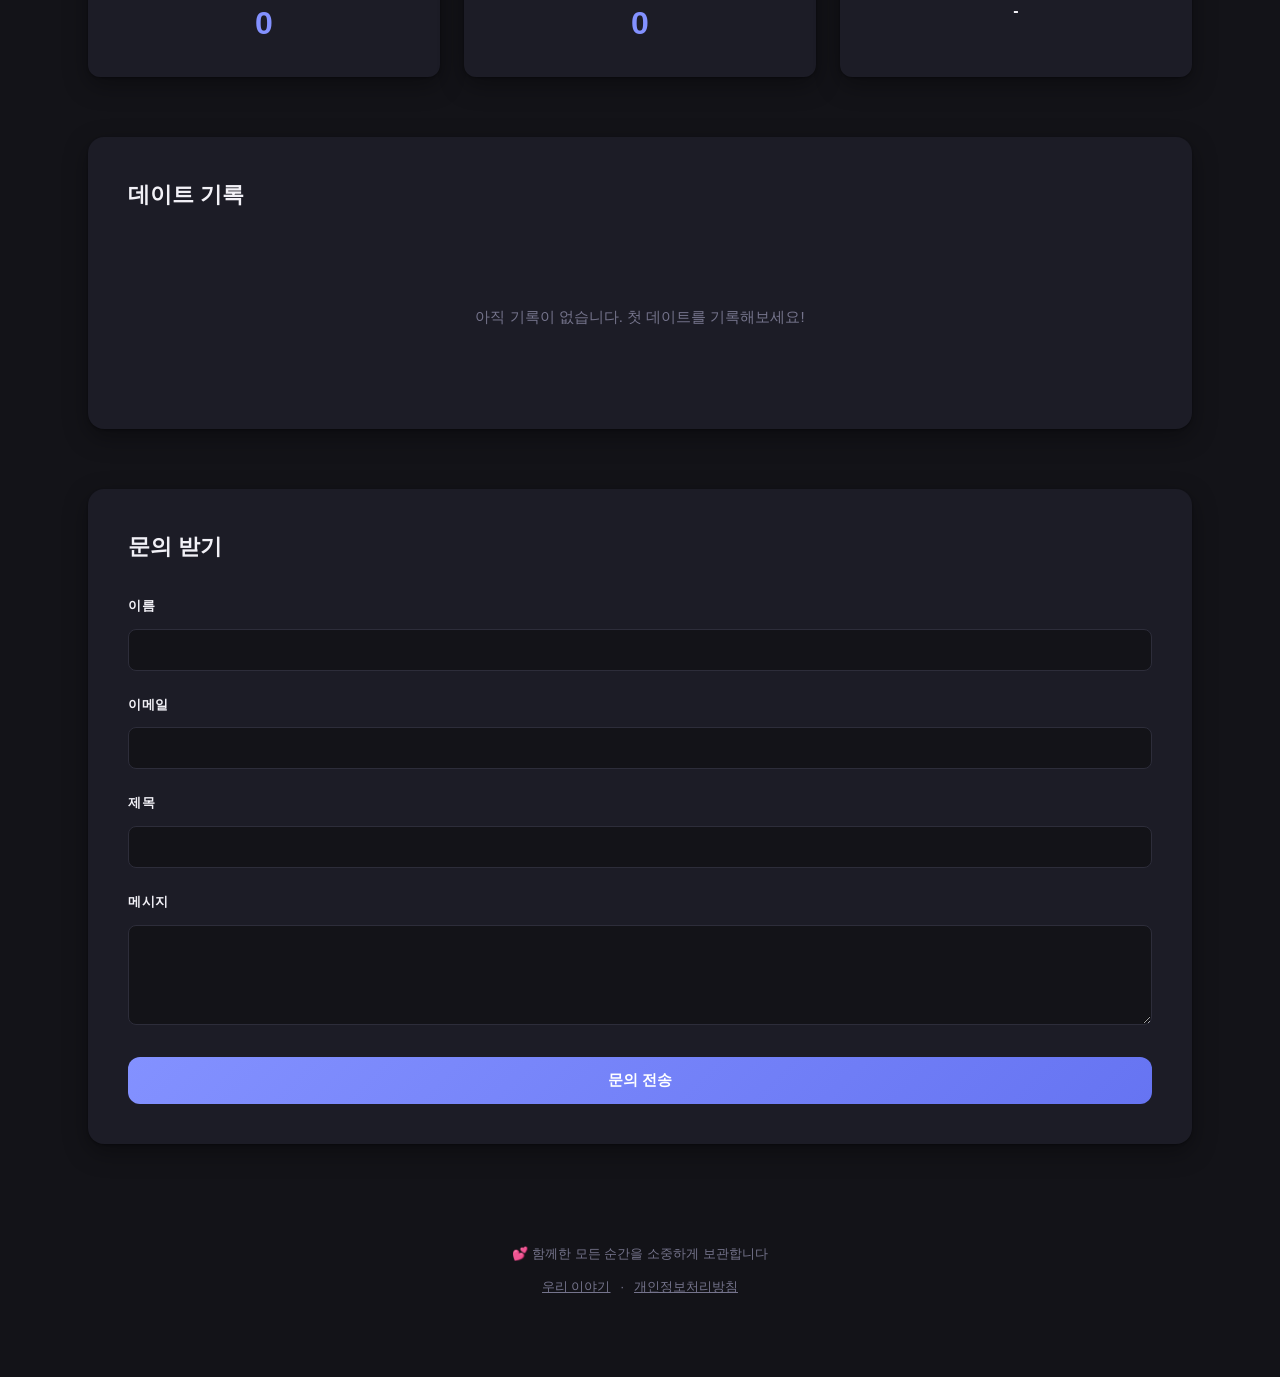
==== commit 4dda982d: "Premium visual refresh: Pretendard font, richer color palette, gradient hero, glassy nav" ====
--- a/index.html
+++ b/index.html
@@ -5,6 +5,7 @@
     <meta name="viewport" content="width=device-width, initial-scale=1.0">
     <title>우리의 추억 — 우리 둘만의 기록</title>
     <meta name="description" content="함께한 데이트와 순간들을 사진, 기록, 이야기로 남겨두는 우리 둘만의 공간입니다.">
+    <link rel="stylesheet" as="style" crossorigin href="https://cdn.jsdelivr.net/gh/orioncactus/pretendard@v1.3.9/dist/web/static/pretendard.css">
     <link rel="stylesheet" href="style.css">
     <meta name="google-adsense-account" content="ca-pub-6105967501455663">
     <script async src="https://pagead2.googlesyndication.com/pagead/js/adsbygoogle.js?client=ca-pub-6105967501455663"
--- a/style.css
+++ b/style.css
@@ -1,23 +1,33 @@
 :root {
-    --primary: #0050c8;
-    --primary-light: #f0f5ff;
+    --primary: #4a5fe8;
+    --primary-dark: #3646c4;
+    --primary-light: #eef0ff;
+    --accent-warm: #ff6f91;
+    --accent-warm-light: #ffeef2;
     --bg-light: #ffffff;
-    --bg-secondary: #f8f9fc;
-    --text-primary: #1a1a1a;
-    --text-secondary: #666;
-    --text-tertiary: #999;
-    --border: #e5e5e5;
-    --shadow: 0 4px 12px rgba(0, 0, 0, 0.08);
-    --shadow-hover: 0 8px 20px rgba(0, 0, 0, 0.12);
+    --bg-secondary: #f6f5fa;
+    --text-primary: #1c1c28;
+    --text-secondary: #62617a;
+    --text-tertiary: #9d9caf;
+    --border: #ececf2;
+    --shadow: 0 1px 2px rgba(28, 28, 40, 0.04), 0 8px 24px rgba(28, 28, 40, 0.07);
+    --shadow-hover: 0 4px 14px rgba(28, 28, 40, 0.09), 0 18px 44px rgba(28, 28, 40, 0.12);
 }
 
 body.dark-mode {
-    --bg-light: #1a1a1a;
-    --bg-secondary: #2a2a2a;
-    --text-primary: #ffffff;
-    --text-secondary: #ccc;
-    --text-tertiary: #888;
-    --border: #333;
+    --primary: #8391ff;
+    --primary-dark: #6674f2;
+    --primary-light: #23233f;
+    --accent-warm: #ff8fa8;
+    --accent-warm-light: #34212b;
+    --bg-light: #1c1c26;
+    --bg-secondary: #131318;
+    --text-primary: #f2f1f7;
+    --text-secondary: #b2b1c4;
+    --text-tertiary: #75748c;
+    --border: #2d2d3a;
+    --shadow: 0 1px 2px rgba(0, 0, 0, 0.3), 0 8px 24px rgba(0, 0, 0, 0.35);
+    --shadow-hover: 0 4px 14px rgba(0, 0, 0, 0.35), 0 18px 44px rgba(0, 0, 0, 0.45);
 }
 
 * {
@@ -27,11 +37,12 @@
 }
 
 body {
-    font-family: -apple-system, BlinkMacSystemFont, 'Segoe UI', Roboto, 'Helvetica Neue', sans-serif;
+    font-family: 'Pretendard', -apple-system, BlinkMacSystemFont, 'Segoe UI', Roboto, 'Helvetica Neue', sans-serif;
     background: var(--bg-secondary);
     color: var(--text-primary);
     transition: background 0.3s ease, color 0.3s ease;
     line-height: 1.6;
+    -webkit-font-smoothing: antialiased;
 }
 
 .splash-screen {
@@ -55,6 +66,7 @@
 
 .splash-logo {
     font-size: 44px;
+    filter: drop-shadow(0 0 18px color-mix(in srgb, var(--primary) 45%, transparent));
     animation: splashPulse 1.1s ease-in-out infinite;
 }
 
@@ -82,7 +94,9 @@
 }
 
 .navbar {
-    background: var(--bg-light);
+    background: color-mix(in srgb, var(--bg-light) 85%, transparent);
+    backdrop-filter: blur(12px) saturate(160%);
+    -webkit-backdrop-filter: blur(12px) saturate(160%);
     border-bottom: 1px solid var(--border);
     position: sticky;
     top: 0;
@@ -152,14 +166,21 @@
 }
 
 .hero {
-    padding: 72px 0 56px;
+    padding: 64px 32px;
+    margin: 32px 0 48px;
     text-align: center;
+    border-radius: 28px;
+    background:
+        radial-gradient(circle at 18% 20%, var(--primary-light), transparent 55%),
+        radial-gradient(circle at 82% 75%, var(--accent-warm-light), transparent 55%),
+        var(--bg-light);
+    box-shadow: var(--shadow);
 }
 
 .subtitle {
     font-size: 19px;
     color: var(--text-secondary);
-    font-weight: 400;
+    font-weight: 500;
     letter-spacing: -0.01em;
 }
 
@@ -361,22 +382,22 @@
 
 .btn-submit {
     grid-column: 1 / -1;
-    background: var(--primary);
+    background: linear-gradient(135deg, var(--primary), var(--primary-dark));
     color: white;
     padding: 14px 24px;
     border: none;
-    border-radius: 8px;
-    font-weight: 600;
+    border-radius: 12px;
+    font-weight: 700;
     font-size: 15px;
     cursor: pointer;
     transition: all 0.3s ease;
     margin-top: 8px;
+    letter-spacing: -0.01em;
 }
 
 .btn-submit:hover {
-    background: #0040a0;
     transform: translateY(-2px);
-    box-shadow: 0 4px 12px rgba(0, 80, 200, 0.3);
+    box-shadow: 0 6px 18px color-mix(in srgb, var(--primary) 40%, transparent);
 }
 
 .btn-submit:active {
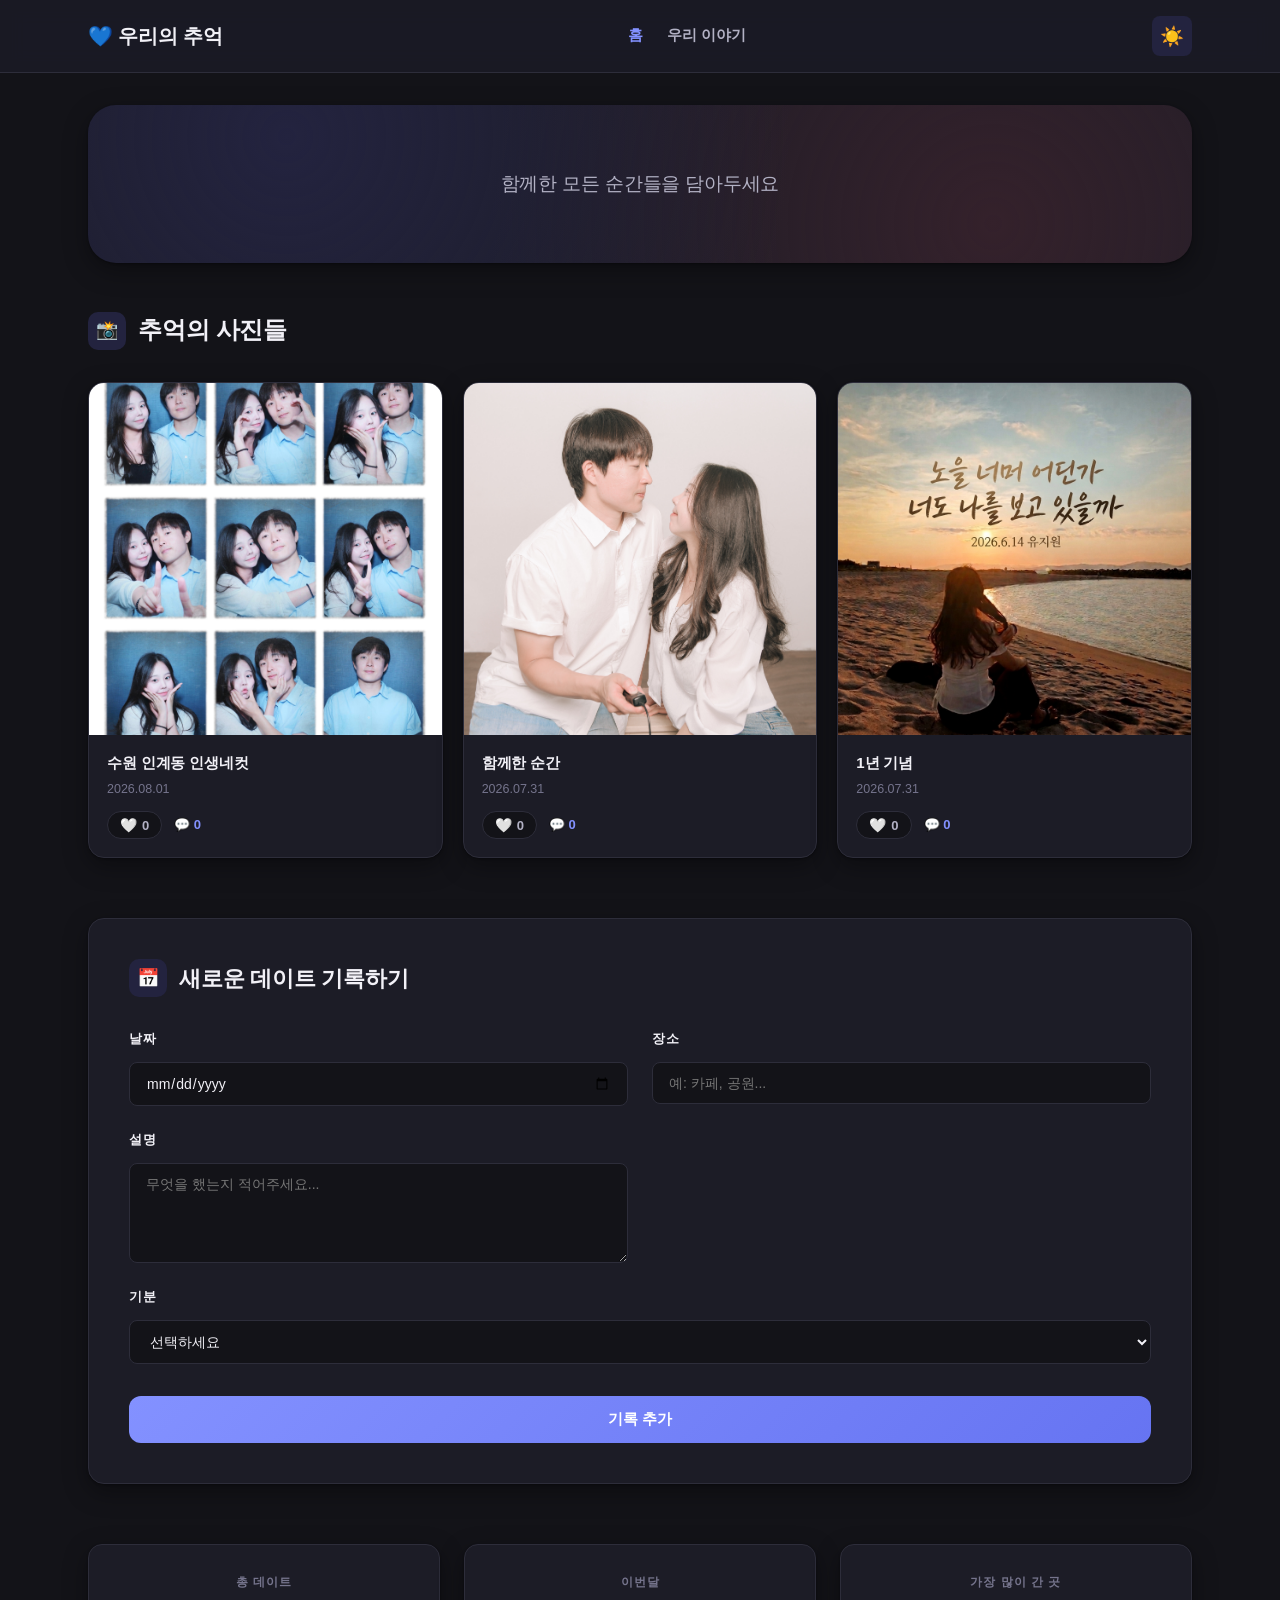
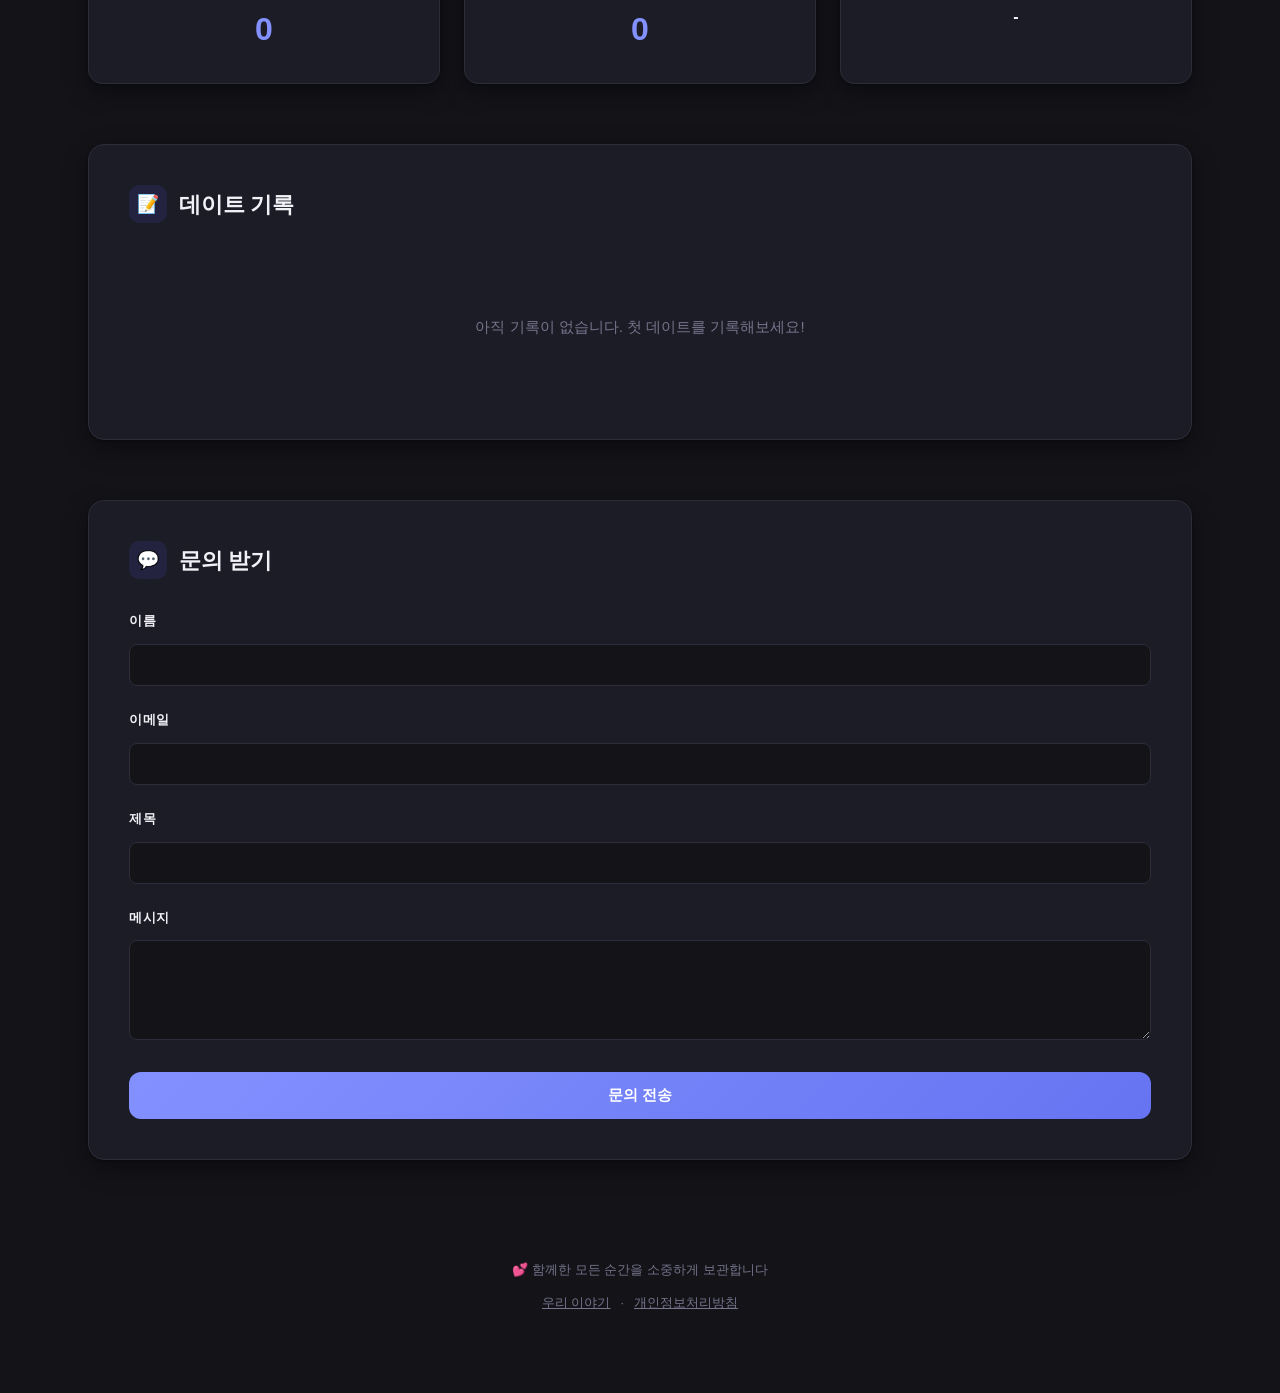
==== commit 4071ab9b: "Add card borders and icon badges to section headers - Clarity-style clean UI" ====
--- a/index.html
+++ b/index.html
@@ -1,6 +1,15 @@
 <!DOCTYPE html>
 <html lang="ko">
 <head>
+    <!-- Google tag (gtag.js) -->
+    <script async src="https://www.googletagmanager.com/gtag/js?id=G-22838B90P5"></script>
+    <script>
+      window.dataLayer = window.dataLayer || [];
+      function gtag(){dataLayer.push(arguments);}
+      gtag('js', new Date());
+
+      gtag('config', 'G-22838B90P5');
+    </script>
     <meta charset="UTF-8">
     <meta name="viewport" content="width=device-width, initial-scale=1.0">
     <title>우리의 추억 — 우리 둘만의 기록</title>
@@ -36,7 +45,7 @@
         </header>
 
         <section class="gallery-section">
-            <h2>📸 추억의 사진들</h2>
+            <h2><span class="section-icon">📸</span>추억의 사진들</h2>
             <div class="gallery">
                 <div class="gallery-item" data-photo-id="photo-1" data-photo-title="수원 인계동 인생네컷">
                     <div class="gallery-photo-wrap">
@@ -105,7 +114,7 @@
         </section>
 
         <section class="form-section">
-            <h2>새로운 데이트 기록하기</h2>
+            <h2><span class="section-icon">📅</span>새로운 데이트 기록하기</h2>
             <form id="dateForm" class="date-form">
                 <div class="form-group">
                     <label for="dateInput">날짜</label>
@@ -154,14 +163,14 @@
         </section>
 
         <section class="records-section">
-            <h2>데이트 기록</h2>
+            <h2><span class="section-icon">📝</span>데이트 기록</h2>
             <div id="recordsList" class="records-list">
                 <p class="no-records">아직 기록이 없습니다. 첫 데이트를 기록해보세요!</p>
             </div>
         </section>
 
         <section class="contact-section">
-            <h2>문의 받기</h2>
+            <h2><span class="section-icon">💬</span>문의 받기</h2>
             <form id="contactForm" class="contact-form">
                 <div class="form-group">
                     <label for="contactName">이름</label>
--- a/style.css
+++ b/style.css
@@ -189,11 +189,34 @@
     margin-bottom: 60px;
 }
 
+.gallery-section h2,
+.form-section h2,
+.records-section h2,
+.contact-section h2 {
+    display: flex;
+    align-items: center;
+    gap: 12px;
+    font-size: 22px;
+    font-weight: 700;
+    margin-bottom: 32px;
+    color: var(--text-primary);
+    letter-spacing: -0.01em;
+}
+
 .gallery-section h2 {
     font-size: 24px;
-    font-weight: 700;
-    margin-bottom: 32px;
-    color: var(--text-primary);
+}
+
+.section-icon {
+    display: inline-flex;
+    align-items: center;
+    justify-content: center;
+    width: 38px;
+    height: 38px;
+    border-radius: 10px;
+    background: var(--primary-light);
+    font-size: 18px;
+    flex-shrink: 0;
 }
 
 .gallery {
@@ -204,6 +227,7 @@
 
 .gallery-item {
     background: var(--bg-light);
+    border: 1px solid var(--border);
     border-radius: 16px;
     overflow: hidden;
     transition: transform 0.35s cubic-bezier(0.16, 1, 0.3, 1), box-shadow 0.35s ease;
@@ -316,17 +340,11 @@
 /* Form Section */
 .form-section {
     background: var(--bg-light);
+    border: 1px solid var(--border);
     border-radius: 16px;
     padding: 40px;
     margin-bottom: 60px;
     box-shadow: var(--shadow);
-}
-
-.form-section h2 {
-    font-size: 22px;
-    font-weight: 700;
-    margin-bottom: 32px;
-    color: var(--text-primary);
 }
 
 .date-form {
@@ -414,8 +432,9 @@
 
 .stat-card {
     background: var(--bg-light);
+    border: 1px solid var(--border);
     padding: 28px;
-    border-radius: 12px;
+    border-radius: 14px;
     text-align: center;
     box-shadow: var(--shadow);
     transition: all 0.3s ease;
@@ -450,17 +469,11 @@
 /* Records Section */
 .records-section {
     background: var(--bg-light);
+    border: 1px solid var(--border);
     border-radius: 16px;
     padding: 40px;
     margin-bottom: 60px;
     box-shadow: var(--shadow);
-}
-
-.records-section h2 {
-    font-size: 22px;
-    font-weight: 700;
-    margin-bottom: 32px;
-    color: var(--text-primary);
 }
 
 .records-list {
@@ -826,6 +839,7 @@
 
 .contact-section {
     background: var(--bg-light);
+    border: 1px solid var(--border);
     border-radius: 16px;
     padding: 40px;
     margin-bottom: 60px;
@@ -834,10 +848,6 @@
 }
 
 .contact-section h2 {
-    font-size: 22px;
-    font-weight: 700;
-    margin-bottom: 32px;
-    color: var(--text-primary);
     transition: color 0.3s ease;
 }
 
@@ -875,6 +885,7 @@
 /* Story / Policy pages */
 .story-section {
     background: var(--bg-light);
+    border: 1px solid var(--border);
     border-radius: 16px;
     padding: 40px;
     margin-bottom: 32px;
